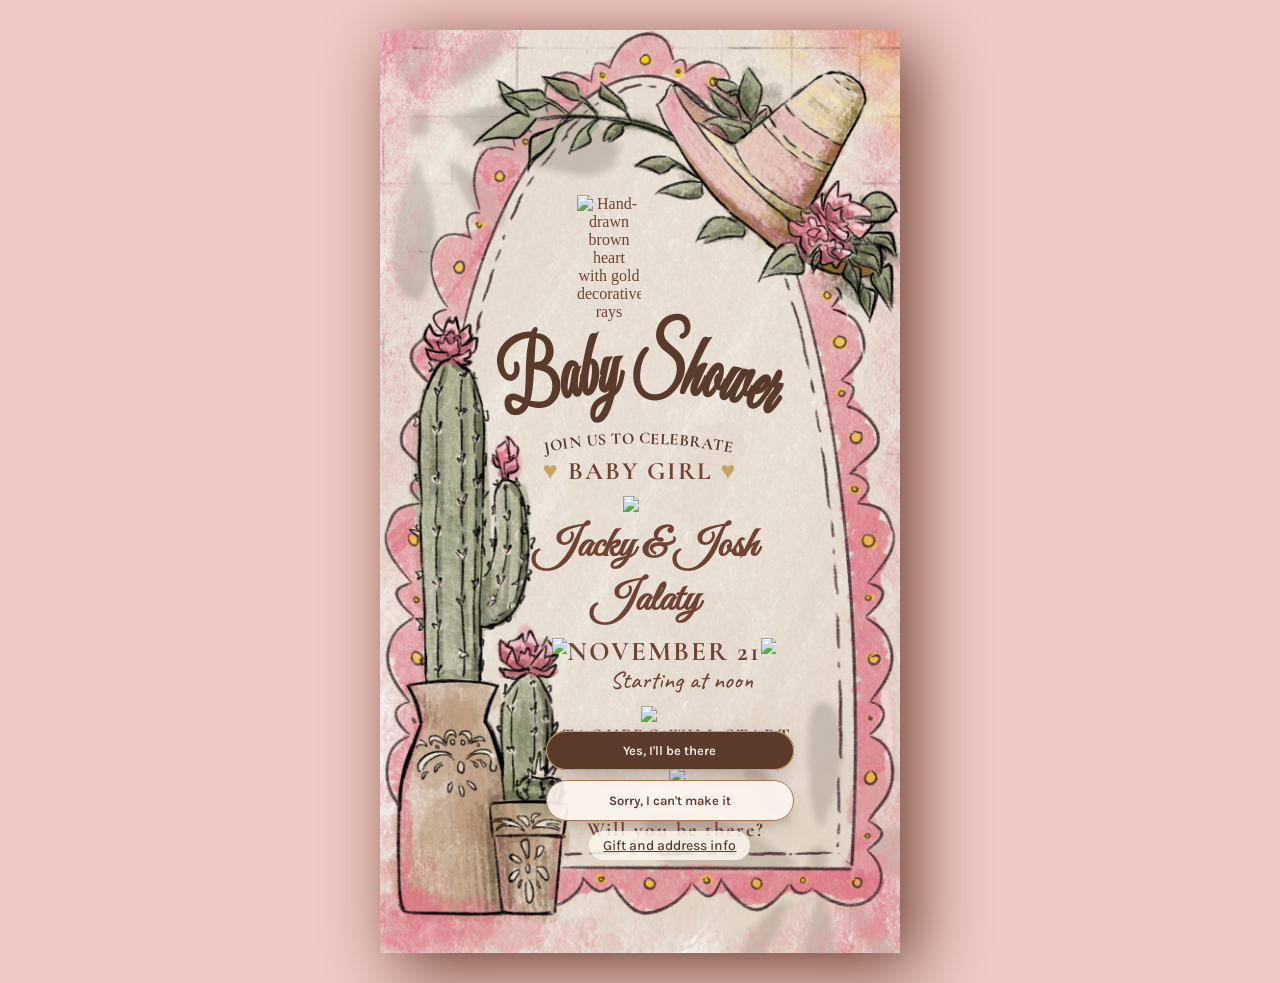
==== index.html @ c18a4d39 "Changed to main root" ====
<!DOCTYPE html>
<html lang="en">
    <head>
        <meta charset="UTF-8">
        <meta name="viewport" content="width=device-width, initial-scale=1, viewport-fit=cover">
        <meta name="description" content="You're invited to Jacky Jalaty's baby shower on Saturday, November 21.">
        <title>Babyshower Party for Jacky and Josh!</title>

        <link rel="preconnect" href="https://fonts.googleapis.com">
        <link rel="preconnect" href="https://fonts.gstatic.com" crossorigin>
        <link href="https://fonts.googleapis.com/css2?family=Young+Serif&family=Karla:wght@400;500;600&display=swap" rel="stylesheet">
        <title>Jacky's Baby Shower</title>

        <!-- Google Fonts -->
        <link rel="preconnect" href="https://fonts.googleapis.com">
        <link rel="preconnect" href="https://fonts.gstatic.com" crossorigin>

        <link href="https://fonts.googleapis.com/css2?family=Caveat:wght@400;500;600&family=Cormorant+Garamond:wght@400;500;600;700&family=Great+Vibes&display=swap"
        rel="stylesheet">

        <link rel="stylesheet" href="/css/styles.css">

  <style>
    :root {
      --cream: #f7efe1;
      --pink: #e99aa7;
      --brown: #704334;
      --gold: #c6a052;
      --sage: #828a70;
      --ivory: #FBF6EE;
    --cream: #F3E9DA;
    --blush: #EFC9C4;
    --cocoa: #5A3B2B;
    --caramel: #A9744F;
    --sage: #9AA388;
    --gold: #C6A35E;
    }
    </style>
    </head>
    <body class="body">
        <main class="invitation" aria-label="Baby shower invitation">

    <section class="invitation-content">

      <div>

        <div>
         <img class="heart" src="heart.png" alt="Hand-drawn brown heart with gold decorative rays"/>
        </div>


        <svg class="arc-title" viewBox="0 -2 300 120" aria-hidden="true">
          <path id="arc" d="M 8,110 A 400,400 0 0,1 292,110" fill="none"/>
          <text fill="#5A3B2B" font-size="96" text-anchor="middle">
          <textPath href="#arc" startOffset="50%" textLength="280" lengthAdjust="spacingAndGlyphs">Baby Shower</textPath>
          </text>
        </svg>

        <p class="arc-small" aria-label="Join us to celebrate">
          <svg class="arc-title" viewBox="0 0 300 40" aria-hidden="true">
          <path id="arc2" d="M 48,36 A 500,500 0 0,1 252,36" fill="none"/>
          <text fill="#5A3B2B" font-size="17" font-weight="600" text-anchor="middle">
            <textPath href="#arc2" startOffset="50%" textLength="196" lengthAdjust="spacing">JOIN US TO CELEBRATE</textPath>
          </text>
          </svg>
        </p>

        <p class="subtitle">
          <span style="color: var(--gold)">♥</span>
          BABY GIRL
          <span style="color: var(--gold)">♥</span>
        </p>

        <div class="divider">
          <img class="divider" src="divider-leaves-heart.png">
        </div>

        <h2 class="guest-of-honor">Jacky & Josh Jalaty</h2>
      </div>

      <div>
        <p class="date">
          <span><img src="gold-strokes-right.png" class="stroke-left"/></span>
          NOVEMBER 21
          <span><img src="gold-strokes-left.png" class="stroke-right"/></span>

        </p>
        <p class="handwritten">Starting at noon</p>

        <div class="divider">
          <img class="divider-2" src="divider-line-pink-heart.png"/>
        </div>

        <p class="subtitle-2">
          TAQUERO WILL START<br>
          AT NOON TO 3 PM
        </p>
      </div>

      <div class="divider">
        <img class="divider-3" src="divider-leaves-flower.png"/>
      </div>

      <p class="subtitle-3">Please RSVP
        <br>
        Will you be there?
      </p>

      <div class="rsvp-bar">
      <div class="overlay">
        <a class="btn btn-yes" href="sms:+18052851550?&amp;body=Hi%20Katy!%20I'll%20be%20at%20Jacky's%20baby%20shower%20on%20Nov%2021.%20My%20name%20is%20___%20and%20there%20will%20be%20___%20of%20us.">Yes, I'll be there</a>
        <a class="btn btn-no" href="sms:+18052851550?&amp;body=Hi%20Katy!%20Sorry%2C%20I%20can't%20make%20it%20to%20Jacky's%20baby%20shower.%20My%20name%20is%20___.">Sorry, I can't make it</a>
        <button class="info" type="button" onclick="document.getElementById('rsvp').showModal()">Gift and address info</button>
      </div>
    </div>
  </main>

  <dialog id="rsvp" aria-labelledby="rsvp-title">
    <h2 id="rsvp-title">Good to know</h2>
    <!-- Replace TIME below with the start time, like 2:00 PM -->
    <p class="when">Saturday, November 21, at NOON<br><br> 
      <a href=" https://maps.app.goo.gl/EDQ3coKN8r4L7TnR7" target="_blank" rel="noopener noreferrer" class="maps-button">2040 Park Drive<br>Ventura, CA 93003</a>
    </p>

    <p class="note">Your presence is gift enough, but if you would like to give a gift, 
      they would accept gift cards or Zelle since they are moving soon! 
      Thank you for helping them get ready for their little girl.</p>

    <div>
      <img class="z-link" src="../secret/Zelle-info.png">
    </div>


    <p class="fallback">On a computer? Text Katy at <a href="sms:+18052851550">(805) 285-1550</a></p>
    <button class="close" type="button" onclick="document.getElementById('rsvp').close()">Back to the invite</button>
  </dialog>

  <script>
    // Tapping the dark area outside the panel also closes it
    const d = document.getElementById('rsvp');
    d.addEventListener('click', e => { if (e.target === d) d.close(); });
  </script>


    </section>
</body>
</html>
---- css/styles.css ----
* {
  box-sizing: border-box;
}

body {
  margin: 0;
  padding: 30px 12px;
  min-height: 100vh;
  background: #EFC9C4;
  display: flex;
  justify-content: center;
  align-items: center;
  color: var(--brown);
}

/* Invitation artwork */
.invitation {
  position: relative;
  width: min(100%, 520px);
  aspect-ratio: 928/1648;
  background: url("../server/illustration.png") center/100% 100% no-repeat;
  overflow: hidden;
  box-shadow: 1rem 1rem 4rem #704334;
}

/* Text stays editable */
.invitation-content {
  position: absolute;
  top: 16%;
  left: 25%;
  width: 66%;
  height: 75%;
  display: flex;
  flex-direction: column;
  align-items: center;
  text-align: center;
  /* justify-content: space-between; */
  padding: 0 20px 0;
}

.heart {
  width: 64px;
  height: auto;
  display: block;
  margin: 17px 0px -30px 47px;
}

.title {
  font-family: "Great Vibes", cursive;
  /* font-size: clamp(30px, 7.5vw, 52px); */
  font-size: 3rem;
  line-height: 1.2;
  margin: 0;
  font-weight: 400;
  display: inline-block;
  transform: rotate(-20deg);
  position: relative;
  top: 50px;
  right: 50px;
}

.arc-title {
  display: block;
  width: 95%;
  margin: 18px 0px -23px -12%;
  overflow: visible;
}

.arc-title text {
  font-family: "Great Vibes", cursive;
  letter-spacing: 0;
  font-weight: 700;
}

.arc-small {
  width: 100%;
  margin-bottom: -2cqw;
}

.arc-small .arc-title text {
  font-family: "Cormorant Garamond", Georgia, serif;
}

.subtitle {
  font-family: "Cormorant Garamond", serif;
  font-size: clamp(10px, 2.5vw, 25px);
  font-weight: 900;
  letter-spacing: 2px;
  line-height: 1.7;
  margin: 18px 83px 0 0px;
}

.divider {
  width: 188px;
  color: var(--sage);
  margin: 2px 7px;
}

.guest-of-honor {
  font-family: "Great Vibes", cursive;
  font-size: clamp(28px, 6.5vw, 43px);
  margin: 0px 72px 4px 0;
  line-height: 1.25;
}

.date {
  font-family: "Cormorant Garamond", serif;
  font-size: clamp(19px, 4.5vw, 27px);
  font-weight: 700;
  letter-spacing: 2px;
  margin: 20px 67px 4px -18px;
  line-height: 2%;
}

img.stroke-left {
  width: 15px;
  float: left;
  margin-top: -14px;
  margin-left: 39px;
}

img.stroke-right {
  width: 15px;
  float: right;
  margin-top: -14px;
  margin-right: -10px;
}

.handwritten {
  font-family: "Caveat", cursive;
  font-size: clamp(17px, 4vw, 24px);
  line-height: 2;
  margin: 4px 0;
  font-weight: 500;
}

.divider-2 {
  width: 195px;
  margin: -8px 0px 0px 34px;
}

.subtitle-2 {
  font-family: "Cormorant Garamond", serif;
  font-size: 18px;
  font-weight: 900;
  letter-spacing: 2px;
  line-height: 1.1;
  margin: -2px 10px 0px 0px;
}

.divider-3 {
  width: 130px;
  margin: -1px 10px 0px 0px;
}

.details {
  font-family: "Cormorant Garamond", serif;
  font-size: clamp(12px, 2.8vw, 16px);
  font-weight: 600;
  letter-spacing: 1px;
  line-height: 1.5;
  margin: 6px 0;
}

.subtitle-3 {
  font-family: "Cormorant Garamond", serif;
  font-size: 20px;
  font-weight: 900;
  letter-spacing: 2px;
  line-height: 1.4;
  margin: -1px 11px 0 0px;
}

.rsvp {
  font-family: "Caveat", cursive;
  font-size: clamp(17px, 3.8vw, 23px);
  line-height: 1.3;
  margin: 5px 0;
}

/* RSVP button floating over the bottom of the illustration */
.rsvp-bar {
  position: fixed;
  left: 60px;
  right: 0;
  bottom: 20px;
  display: flex;
  justify-content: center;
  padding: 16px 20px calc(20px + env(safe-area-inset-bottom, 0px));
  pointer-events: none;
}

.btn {
  display: block;
  width: 100%;
  max-width: 440px;
  padding: 12px 18px;
  border: none;
  border-radius: 999px;
  font: 600 13px "Karla", "Helvetica Neue", Arial, sans-serif;
  text-align: center;
  text-decoration: none;
  cursor: pointer;
}

.btn:focus-visible {
  outline: 3px solid var(--gold);
  outline-offset: 3px;
}

.overlay {
  pointer-events: auto;
  /* width: 100%; */
  width: 21%;
  max-width: 440px;
  display: grid;
  gap: 10px;
}

.overlay .btn {
  box-shadow: 0 8px 24px -10px rgba(90, 59, 43, 0.6);
}

.overlay .btn-yes {
  box-shadow: 0 8px 24px -10px rgba(90, 59, 43, 0.6), inset 0 0 0 1px var(--gold);
}

.overlay .btn-no {
  background: rgba(251, 246, 238, 0.92);
}

.info {
  justify-self: center;
  background: rgba(251, 246, 238, 0.85);
  border: none;
  border-radius: 999px;
  padding: 6px 14px;
  color: var(--cocoa);
  font: 500 14px "Karla", Arial, sans-serif;
  text-decoration: underline;
  cursor: pointer;
}

.info:focus-visible {
  outline: 3px solid var(--gold);
  outline-offset: 3px;
}

/* RSVP panel */
dialog {
  margin: auto auto 0;
  width: 100%;
  max-width: 480px;
  max-height: 90vh;
  border: none;
  border-radius: 28px 28px 0 0;
  background: var(--ivory);
  color: var(--cocoa);
  padding: 28px 24px calc(28px + env(safe-area-inset-bottom, 0px));
  text-align: center;
}

dialog::backdrop {
  background: rgba(90, 59, 43, 0.45);
}

dialog[open] {
  animation: rise 0.25s ease-out;
}

.when {
  margin-top: 6px;
}

.note {
  margin: 20px 0;
  padding: 14px 16px;
  background: var(--cream);
  border-left: 3px solid var(--sage);
  border-radius: 6px;
  text-align: left;
  font-size: 16px;
}

.buttons {
  display: grid;
  gap: 10px;
}

.btn-yes {
  background: var(--cocoa);
  color: var(--ivory);
}

.btn-no {
  background: transparent;
  color: var(--cocoa);
  border: 1.5px solid var(--caramel);
}

.fallback {
  margin-top: 14px;
  font-size: 14px;
  color: var(--caramel);
}

.fallback a {
  color: var(--cocoa);
}

.close {
  margin-top: 12px;
  background: none;
  border: none;
  color: var(--caramel);
  font: 500 15px "Karla", Arial, sans-serif;
  text-decoration: underline;
  cursor: pointer;
  padding: 8px;
}

.sr-only {
  position: absolute;
  width: 1px;
  height: 1px;
  overflow: hidden;
  clip: rect(0 0 0 0);
}

.maps-button {
  display: inline-block;
  padding: 9px 20px;
  background-color: #e99aa7;
  color: #704334;
  border: 1px solid #c6a052;
  border-radius: 24px;
  text-decoration: none;
  font-family: "Cormorant Garamond", serif;
  font-weight: 600;
  font-size: 16px;
  transition: background-color 0.2s ease;
}

.maps-button:hover {
  background-color: #f2c1c8;
}

.z-link {
  width: 50%;
  height: auto;
}

::-webkit-scrollbar {
  width: 0px;
  background: transparent; /* make scrollbar transparent */
}

@keyframes rise {
  from {
    transform: translateY(40px);
    opacity: 0;
  }
}
@media (prefers-reduced-motion: reduce) {
  dialog[open] {
    animation: none;
  }
}
@media (max-width: 380px) {
  body {
    padding: 8px 4px;
  }
  .invitation-content {
    left: 24%;
    width: 69%;
    top: 17%;
    height: 74%;
  }
  .subtitle {
    letter-spacing: 1px;
  }
}

/*# sourceMappingURL=styles.css.map */
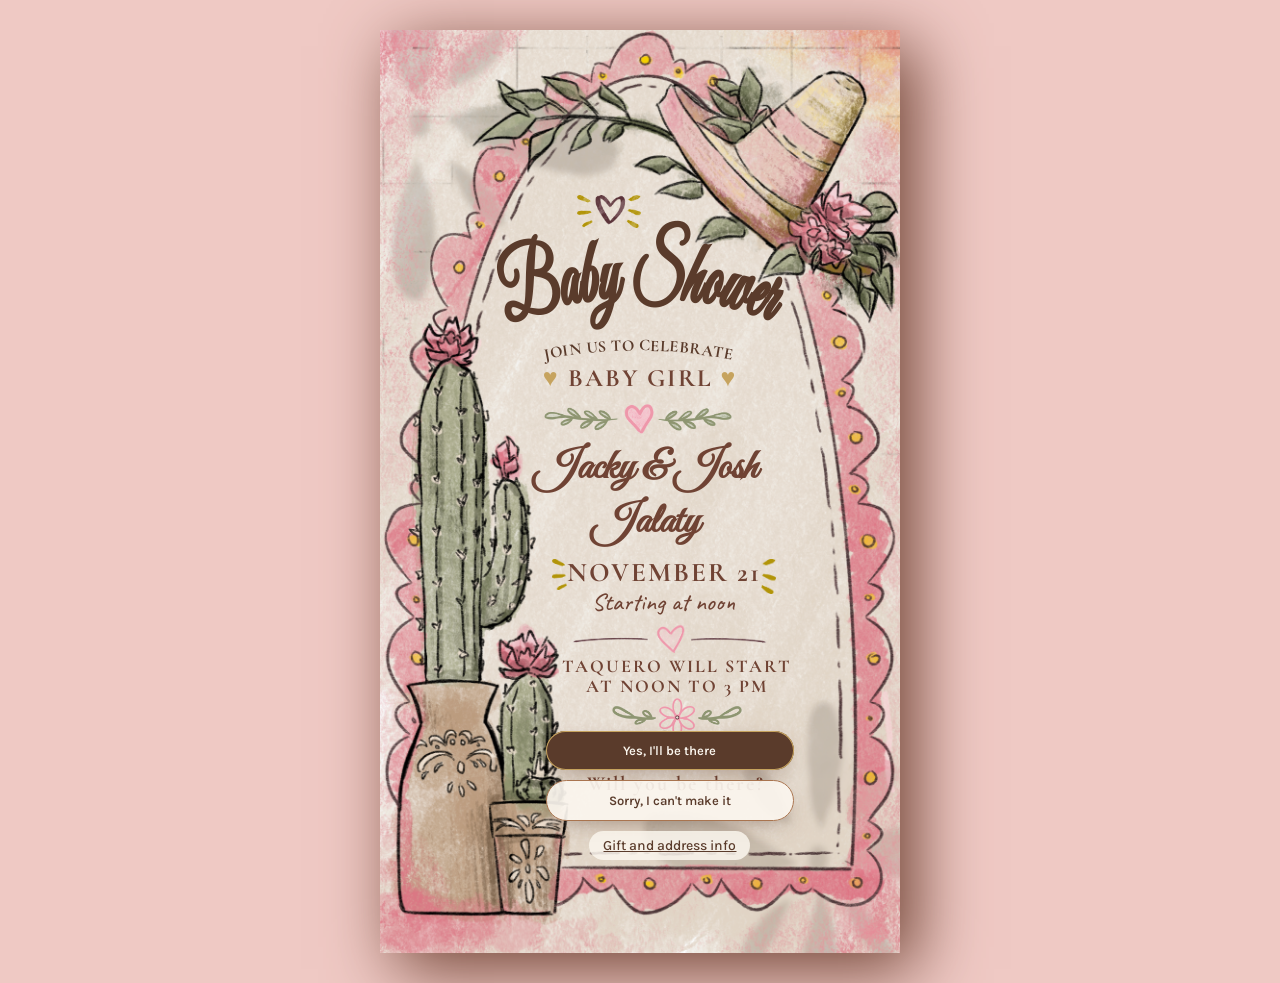
==== commit ccd5b952: "Adjusted some things." ====
--- a/index.html
+++ b/index.html
@@ -18,7 +18,7 @@
         <link href="https://fonts.googleapis.com/css2?family=Caveat:wght@400;500;600&family=Cormorant+Garamond:wght@400;500;600;700&family=Great+Vibes&display=swap"
         rel="stylesheet">
 
-        <link rel="stylesheet" href="/css/styles.css">
+        <link rel="stylesheet" href="css/styles.css">
 
   <style>
     :root {
@@ -45,7 +45,7 @@
       <div>
 
         <div>
-         <img class="heart" src="heart.png" alt="Hand-drawn brown heart with gold decorative rays"/>
+         <img class="heart" src="server/heart.png" alt="Hand-drawn brown heart with gold decorative rays"/>
         </div>
 
 
@@ -72,7 +72,7 @@
         </p>
 
         <div class="divider">
-          <img class="divider" src="divider-leaves-heart.png">
+          <img class="divider" src="server/divider-leaves-heart.png">
         </div>
 
         <h2 class="guest-of-honor">Jacky & Josh Jalaty</h2>
@@ -80,15 +80,15 @@
 
       <div>
         <p class="date">
-          <span><img src="gold-strokes-right.png" class="stroke-left"/></span>
+          <span><img src="server/gold-strokes-right.png" class="stroke-left"/></span>
           NOVEMBER 21
-          <span><img src="gold-strokes-left.png" class="stroke-right"/></span>
+          <span><img src="server/gold-strokes-left.png" class="stroke-right"/></span>
 
         </p>
         <p class="handwritten">Starting at noon</p>
 
         <div class="divider">
-          <img class="divider-2" src="divider-line-pink-heart.png"/>
+          <img class="divider-2" src="server/divider-line-pink-heart.png"/>
         </div>
 
         <p class="subtitle-2">
@@ -98,7 +98,7 @@
       </div>
 
       <div class="divider">
-        <img class="divider-3" src="divider-leaves-flower.png"/>
+        <img class="divider-3" src="server/divider-leaves-flower.png"/>
       </div>
 
       <p class="subtitle-3">Please RSVP
@@ -127,7 +127,7 @@
       Thank you for helping them get ready for their little girl.</p>
 
     <div>
-      <img class="z-link" src="../secret/Zelle-info.png">
+      <img class="z-link" src="secret/Zelle-info.png">
     </div>
 
 
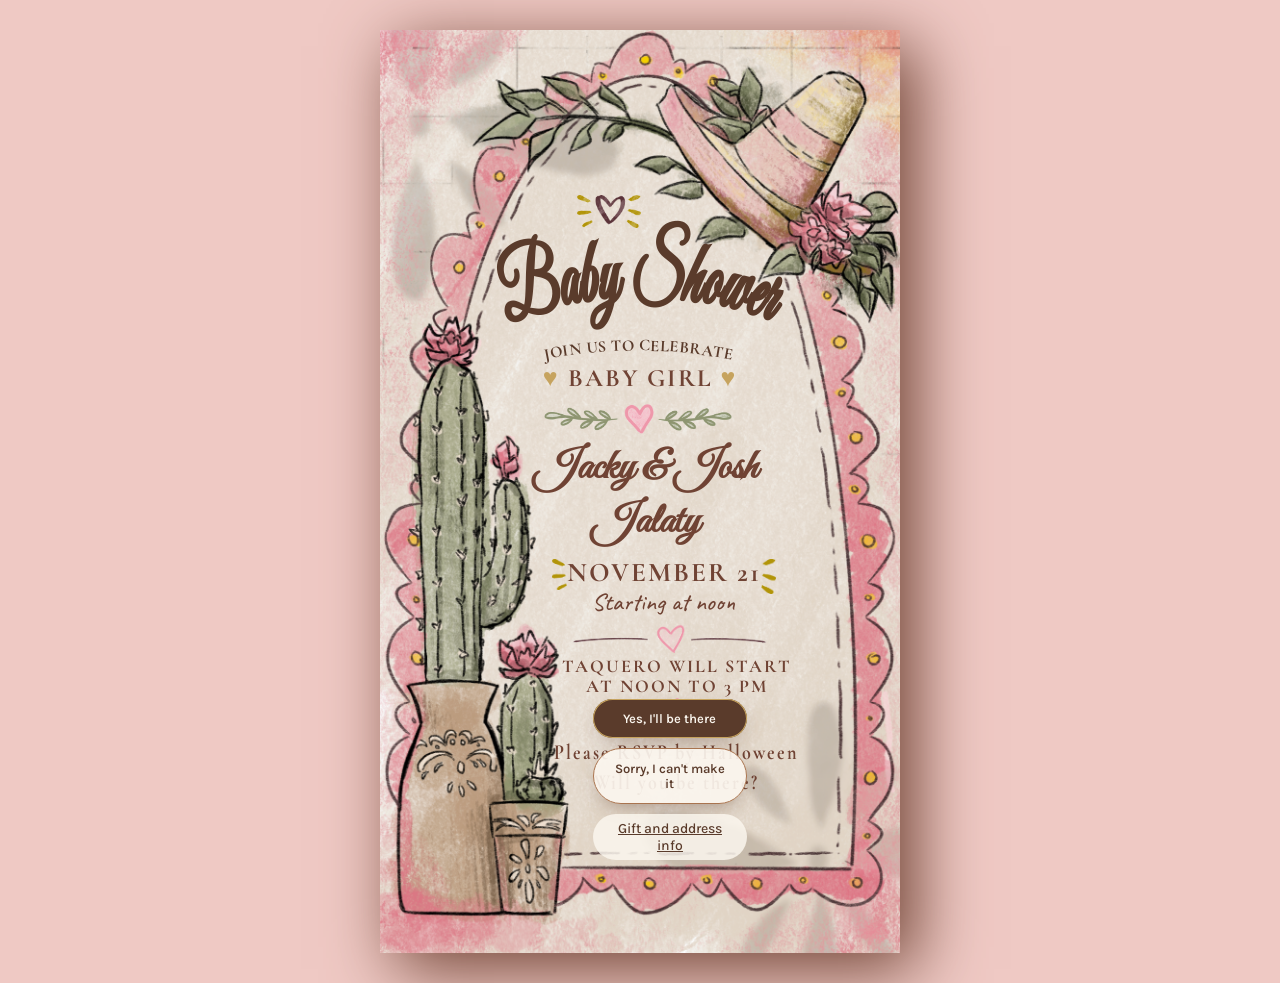
==== commit 3977e571: "Corrected information." ====
--- a/index.html
+++ b/index.html
@@ -101,7 +101,7 @@
         <img class="divider-3" src="server/divider-leaves-flower.png"/>
       </div>
 
-      <p class="subtitle-3">Please RSVP
+      <p class="subtitle-3">Please RSVP by Halloween
         <br>
         Will you be there?
       </p>
@@ -118,9 +118,16 @@
   <dialog id="rsvp" aria-labelledby="rsvp-title">
     <h2 id="rsvp-title">Good to know</h2>
     <!-- Replace TIME below with the start time, like 2:00 PM -->
-    <p class="when">Saturday, November 21, at NOON<br><br> 
+    <p class="when">Saturday, November 21, at NOON<br>
+      <br>
       <a href=" https://maps.app.goo.gl/EDQ3coKN8r4L7TnR7" target="_blank" rel="noopener noreferrer" class="maps-button">2040 Park Drive<br>Ventura, CA 93003</a>
+      <br><br>
+      Please park on the street or at the Chase Bank. 
+      <br>
+      <span style="text-decoration: underline;">There is no parking in the neighborhood. </span>
+      <br><br>
     </p>
+
 
     <p class="note">Your presence is gift enough, but if you would like to give a gift, 
       they would accept gift cards or Zelle since they are moving soon! 
--- a/css/styles.css
+++ b/css/styles.css
@@ -164,11 +164,12 @@
 
 .subtitle-3 {
   font-family: "Cormorant Garamond", serif;
-  font-size: 20px;
+  font-size: 18px;
   font-weight: 900;
   letter-spacing: 2px;
   line-height: 1.4;
   margin: -1px 11px 0 0px;
+  transform: scaleY(1.2);
 }
 
 .rsvp {
@@ -211,7 +212,7 @@
 .overlay {
   pointer-events: auto;
   /* width: 100%; */
-  width: 21%;
+  width: 13%;
   max-width: 440px;
   display: grid;
   gap: 10px;
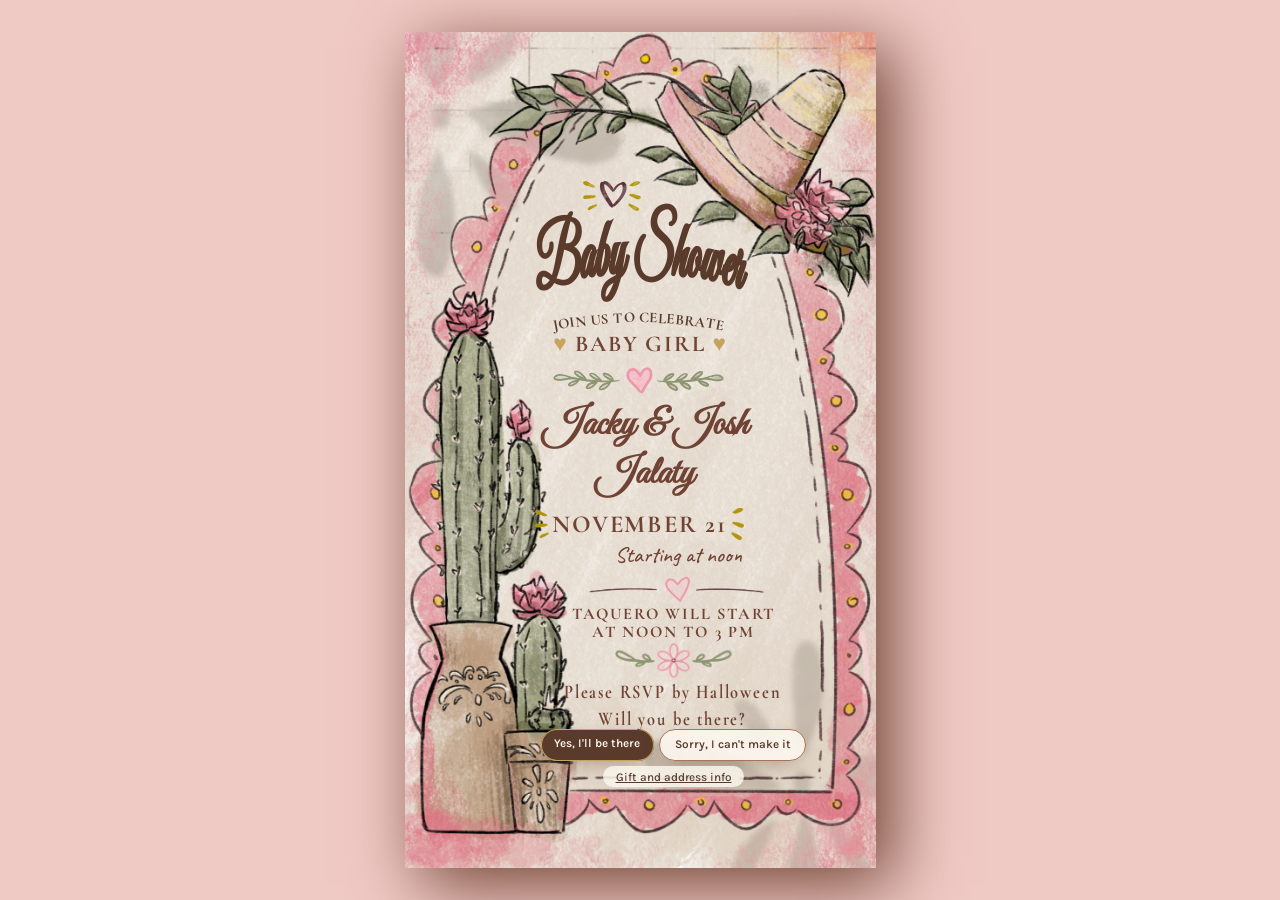
==== commit e6f765cc: "Changed SVG for "Baby Shower"" ====
--- a/index.html
+++ b/index.html
@@ -48,13 +48,20 @@
          <img class="heart" src="server/heart.png" alt="Hand-drawn brown heart with gold decorative rays"/>
         </div>
 
+        <svg class="arc-title" viewBox="0 -2 300 120" aria-hidden="true">
+        <path id="arc" d="M 8,55 A 760,760 0 0,1 292,55" fill="none"/>
+          <text fill="#5A3B2B" font-size="48" text-anchor="middle" transform="scale(1 2)">
+          <textPath href="#arc" startOffset="50%">Baby Shower</textPath>
+          </text>
+        </svg>
 
-        <svg class="arc-title" viewBox="0 -2 300 120" aria-hidden="true">
+
+        <!-- <svg class="arc-title" viewBox="0 -2 300 120" aria-hidden="true">
           <path id="arc" d="M 8,110 A 400,400 0 0,1 292,110" fill="none"/>
           <text fill="#5A3B2B" font-size="96" text-anchor="middle">
           <textPath href="#arc" startOffset="50%" textLength="280" lengthAdjust="spacingAndGlyphs">Baby Shower</textPath>
           </text>
-        </svg>
+        </svg> -->
 
         <p class="arc-small" aria-label="Join us to celebrate">
           <svg class="arc-title" viewBox="0 0 300 40" aria-hidden="true">
--- a/css/styles.css
+++ b/css/styles.css
@@ -2,25 +2,54 @@
   box-sizing: border-box;
 }
 
+/* ============================================================
+   Page
+   ============================================================ */
 body {
   margin: 0;
-  padding: 30px 12px;
+  padding: 0;
   min-height: 100vh;
+  min-height: 100svh;
   background: #EFC9C4;
   display: flex;
   justify-content: center;
   align-items: center;
   color: var(--brown);
 }
-
-/* Invitation artwork */
+@media (min-width: 768px) {
+  body {
+    padding: 40px 24px;
+  }
+}
+@media (min-width: 1024px) {
+  body {
+    padding: 32px;
+  }
+}
+
+/* ============================================================
+   Invitation artwork
+   ============================================================ */
 .invitation {
   position: relative;
+  container-type: inline-size;
   width: min(100%, 520px);
   aspect-ratio: 928/1648;
   background: url("../server/illustration.png") center/100% 100% no-repeat;
   overflow: hidden;
-  box-shadow: 1rem 1rem 4rem #704334;
+}
+@media (min-width: 768px) {
+  .invitation {
+    width: min(560px, 100%, max(360px, (100vh - 80px) * 928 / 1648));
+    width: min(560px, 100%, max(360px, (100svh - 80px) * 928 / 1648));
+    box-shadow: 1rem 1rem 4rem #704334;
+  }
+}
+@media (min-width: 1024px) {
+  .invitation {
+    width: min(560px, 100%, max(360px, (100vh - 64px) * 928 / 1648));
+    width: min(560px, 100%, max(360px, (100svh - 64px) * 928 / 1648));
+  }
 }
 
 /* Text stays editable */
@@ -34,35 +63,34 @@
   flex-direction: column;
   align-items: center;
   text-align: center;
-  /* justify-content: space-between; */
-  padding: 0 20px 0;
+  padding: 0 3.8461538462cqw;
+  font-size: 3.0769230769cqw;
 }
 
 .heart {
-  width: 64px;
+  width: 12.3076923077cqw;
   height: auto;
   display: block;
-  margin: 17px 0px -30px 47px;
+  margin: 3.2692307692cqw 0 -5.7692307692cqw 9.0384615385cqw;
 }
 
 .title {
   font-family: "Great Vibes", cursive;
-  /* font-size: clamp(30px, 7.5vw, 52px); */
-  font-size: 3rem;
+  font-size: 9.2307692308cqw;
   line-height: 1.2;
   margin: 0;
   font-weight: 400;
   display: inline-block;
   transform: rotate(-20deg);
   position: relative;
-  top: 50px;
-  right: 50px;
+  top: 9.6153846154cqw;
+  right: 9.6153846154cqw;
 }
 
 .arc-title {
   display: block;
   width: 95%;
-  margin: 18px 0px -23px -12%;
+  margin: 3.4615384615cqw 0 -4.4230769231cqw -12%;
   overflow: visible;
 }
 
@@ -74,7 +102,7 @@
 
 .arc-small {
   width: 100%;
-  margin-bottom: -2cqw;
+  margin-bottom: -5.5769230769cqw;
 }
 
 .arc-small .arc-title text {
@@ -83,125 +111,140 @@
 
 .subtitle {
   font-family: "Cormorant Garamond", serif;
-  font-size: clamp(10px, 2.5vw, 25px);
+  font-size: 4.8076923077cqw;
   font-weight: 900;
-  letter-spacing: 2px;
+  letter-spacing: 0.3846153846cqw;
   line-height: 1.7;
-  margin: 18px 83px 0 0px;
+  margin: 3.4615384615cqw 15.9615384615cqw 0 0;
 }
 
 .divider {
-  width: 188px;
+  width: 36.1538461538cqw;
   color: var(--sage);
-  margin: 2px 7px;
+  margin: 0.3846153846cqw 1.3461538462cqw;
 }
 
 .guest-of-honor {
   font-family: "Great Vibes", cursive;
-  font-size: clamp(28px, 6.5vw, 43px);
-  margin: 0px 72px 4px 0;
+  font-size: 8.2692307692cqw;
+  margin: 0 13.8461538462cqw 0.7692307692cqw 0;
   line-height: 1.25;
 }
 
+/* Date with a gold stroke on each side, kept on one line */
 .date {
-  font-family: "Cormorant Garamond", serif;
-  font-size: clamp(19px, 4.5vw, 27px);
+  display: flex;
+  align-items: center;
+  justify-content: center;
+  gap: 0.7692307692cqw;
+  white-space: nowrap;
+  font-family: "Cormorant Garamond", serif;
+  font-size: 5.1923076923cqw;
   font-weight: 700;
-  letter-spacing: 2px;
-  margin: 20px 67px 4px -18px;
-  line-height: 2%;
-}
-
-img.stroke-left {
-  width: 15px;
-  float: left;
-  margin-top: -14px;
-  margin-left: 39px;
-}
-
+  letter-spacing: 0.3846153846cqw;
+  line-height: 1;
+  margin: 1.1538461538cqw 12.8846153846cqw -1.9230769231cqw -3.4615384615cqw;
+}
+.date span {
+  display: flex;
+}
+
+img.stroke-left,
 img.stroke-right {
-  width: 15px;
-  float: right;
-  margin-top: -14px;
-  margin-right: -10px;
+  width: 2.8846153846cqw;
+  height: auto;
+  display: block;
 }
 
 .handwritten {
   font-family: "Caveat", cursive;
-  font-size: clamp(17px, 4vw, 24px);
+  font-size: 4.6153846154cqw;
   line-height: 2;
-  margin: 4px 0;
+  margin: 0.7692307692cqw 0;
   font-weight: 500;
 }
 
 .divider-2 {
-  width: 195px;
-  margin: -8px 0px 0px 34px;
+  width: 37.5cqw;
+  margin: -1.5384615385cqw 0 0 6.5384615385cqw;
 }
 
 .subtitle-2 {
   font-family: "Cormorant Garamond", serif;
-  font-size: 18px;
+  font-size: 3.4615384615cqw;
   font-weight: 900;
-  letter-spacing: 2px;
+  letter-spacing: 0.3846153846cqw;
   line-height: 1.1;
-  margin: -2px 10px 0px 0px;
+  margin: -0.3846153846cqw 1.9230769231cqw 0 0;
 }
 
 .divider-3 {
-  width: 130px;
-  margin: -1px 10px 0px 0px;
+  width: 25cqw;
+  margin: -0.1923076923cqw 1.9230769231cqw 0 0;
 }
 
 .details {
   font-family: "Cormorant Garamond", serif;
-  font-size: clamp(12px, 2.8vw, 16px);
+  font-size: 3.0769230769cqw;
   font-weight: 600;
-  letter-spacing: 1px;
+  letter-spacing: 0.1923076923cqw;
   line-height: 1.5;
-  margin: 6px 0;
+  margin: 1.1538461538cqw 0;
 }
 
 .subtitle-3 {
   font-family: "Cormorant Garamond", serif;
-  font-size: 18px;
+  font-size: 3.4615384615cqw;
   font-weight: 900;
-  letter-spacing: 2px;
+  letter-spacing: 0.3846153846cqw;
   line-height: 1.4;
-  margin: -1px 11px 0 0px;
+  margin: -0.1923076923cqw 2.1153846154cqw 0 0;
   transform: scaleY(1.2);
 }
 
 .rsvp {
   font-family: "Caveat", cursive;
-  font-size: clamp(17px, 3.8vw, 23px);
+  font-size: 4.4230769231cqw;
   line-height: 1.3;
-  margin: 5px 0;
-}
-
-/* RSVP button floating over the bottom of the illustration */
+  margin: 0.9615384615cqw 0;
+}
+
+/* ============================================================
+   RSVP buttons: sit at the bottom of the arch, on the artwork
+   ============================================================ */
 .rsvp-bar {
-  position: fixed;
-  left: 60px;
-  right: 0;
-  bottom: 20px;
+  margin-top: auto;
+  margin-bottom: 2.3076923077cqw;
+  width: 100%;
+  padding-right: 1.9230769231cqw;
   display: flex;
   justify-content: center;
-  padding: 16px 20px calc(20px + env(safe-area-inset-bottom, 0px));
-  pointer-events: none;
+}
+
+.overlay {
+  width: 100%;
+  display: grid;
+  grid-template-columns: 1fr 1.3fr;
+  gap: 1.1538461538cqw;
 }
 
 .btn {
   display: block;
   width: 100%;
-  max-width: 440px;
-  padding: 12px 18px;
+  padding: max(6px, 1.7307692308cqw) 1.1538461538cqw;
   border: none;
   border-radius: 999px;
-  font: 600 13px "Karla", "Helvetica Neue", Arial, sans-serif;
+  font: 600 10.5px/1.15 "Karla", "Helvetica Neue", Arial, sans-serif;
   text-align: center;
+  text-wrap: balance;
   text-decoration: none;
   cursor: pointer;
+}
+@media (min-width: 375px) {
+  .btn {
+    font-size: max(11px, 2.5cqw);
+    padding-inline: 1.5384615385cqw;
+  }
 }
 
 .btn:focus-visible {
@@ -209,21 +252,12 @@
   outline-offset: 3px;
 }
 
-.overlay {
-  pointer-events: auto;
-  /* width: 100%; */
-  width: 13%;
-  max-width: 440px;
-  display: grid;
-  gap: 10px;
-}
-
 .overlay .btn {
-  box-shadow: 0 8px 24px -10px rgba(90, 59, 43, 0.6);
+  box-shadow: 0 1.5384615385cqw 4.6153846154cqw -1.9230769231cqw rgba(90, 59, 43, 0.6);
 }
 
 .overlay .btn-yes {
-  box-shadow: 0 8px 24px -10px rgba(90, 59, 43, 0.6), inset 0 0 0 1px var(--gold);
+  box-shadow: 0 1.5384615385cqw 4.6153846154cqw -1.9230769231cqw rgba(90, 59, 43, 0.6), inset 0 0 0 1px var(--gold);
 }
 
 .overlay .btn-no {
@@ -231,13 +265,14 @@
 }
 
 .info {
+  grid-column: 1/-1;
   justify-self: center;
   background: rgba(251, 246, 238, 0.85);
   border: none;
   border-radius: 999px;
-  padding: 6px 14px;
+  padding: max(3px, 0.7692307692cqw) 2.6923076923cqw;
   color: var(--cocoa);
-  font: 500 14px "Karla", Arial, sans-serif;
+  font: 500 max(11px, 2.5cqw) "Karla", Arial, sans-serif;
   text-decoration: underline;
   cursor: pointer;
 }
@@ -247,18 +282,43 @@
   outline-offset: 3px;
 }
 
-/* RSVP panel */
+/* Hover effects only on devices with a mouse (computers) */
+@media (hover: hover) {
+  .btn,
+  .info,
+  .maps-button {
+    transition: transform 0.15s ease, filter 0.15s ease, background-color 0.2s ease;
+  }
+  .btn:hover,
+  .info:hover {
+    transform: translateY(-1px);
+    filter: brightness(1.06);
+  }
+}
+/* ============================================================
+   "Good to know" panel
+   ============================================================ */
 dialog {
   margin: auto auto 0;
   width: 100%;
   max-width: 480px;
   max-height: 90vh;
+  max-height: 90svh;
+  overflow-y: auto;
   border: none;
   border-radius: 28px 28px 0 0;
   background: var(--ivory);
   color: var(--cocoa);
   padding: 28px 24px calc(28px + env(safe-area-inset-bottom, 0px));
   text-align: center;
+}
+@media (min-width: 768px) {
+  dialog {
+    margin: auto;
+    width: min(480px, 90vw);
+    border-radius: 28px;
+    padding: 32px;
+  }
 }
 
 dialog::backdrop {
@@ -339,7 +399,6 @@
   font-family: "Cormorant Garamond", serif;
   font-weight: 600;
   font-size: 16px;
-  transition: background-color 0.2s ease;
 }
 
 .maps-button:hover {
@@ -348,6 +407,7 @@
 
 .z-link {
   width: 50%;
+  max-width: 220px;
   height: auto;
 }
 
@@ -366,19 +426,9 @@
   dialog[open] {
     animation: none;
   }
-}
-@media (max-width: 380px) {
-  body {
-    padding: 8px 4px;
-  }
-  .invitation-content {
-    left: 24%;
-    width: 69%;
-    top: 17%;
-    height: 74%;
-  }
-  .subtitle {
-    letter-spacing: 1px;
+  .btn:hover,
+  .info:hover {
+    transform: none;
   }
 }
 
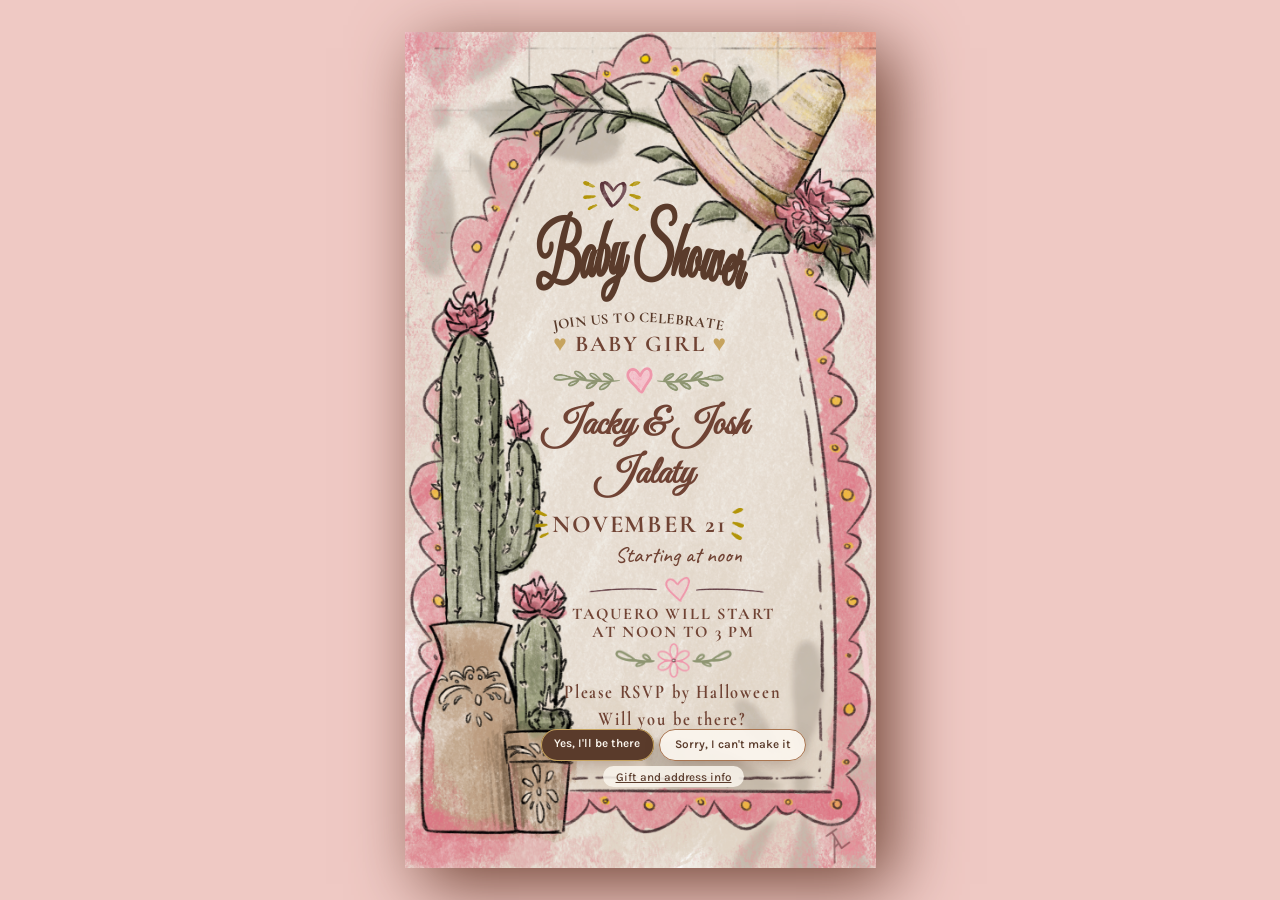
==== commit 85f7c7af: "Adjustments to location." ====
--- a/index.html
+++ b/index.html
@@ -127,7 +127,10 @@
     <!-- Replace TIME below with the start time, like 2:00 PM -->
     <p class="when">Saturday, November 21, at NOON<br>
       <br>
-      <a href=" https://maps.app.goo.gl/EDQ3coKN8r4L7TnR7" target="_blank" rel="noopener noreferrer" class="maps-button">2040 Park Drive<br>Ventura, CA 93003</a>
+      <a href="https://maps.app.goo.gl/EDQ3coKN8r4L7TnR7" target="_blank" rel="noopener noreferrer" class="maps-button">
+        <span class="maps-icon" aria-hidden="true"></span>
+        <span class="maps-text">2040 Park Drive<br>Ventura, CA 93003</span>
+      </a>
       <br><br>
       Please park on the street or at the Chase Bank. 
       <br>
--- a/css/styles.css
+++ b/css/styles.css
@@ -388,21 +388,65 @@
   clip: rect(0 0 0 0);
 }
 
+/* Address button: pin on the left, two-line address on the right */
 .maps-button {
-  display: inline-block;
-  padding: 9px 20px;
+  display: inline-flex;
+  align-items: center;
+  gap: 0.6em;
+  max-width: 100%;
+  padding: 0.6em 1.4em 0.6em 1em;
   background-color: #e99aa7;
   color: #704334;
   border: 1px solid #c6a052;
-  border-radius: 24px;
+  border-radius: 999px;
   text-decoration: none;
+  text-align: left;
   font-family: "Cormorant Garamond", serif;
   font-weight: 600;
-  font-size: 16px;
+  font-size: 15px;
+  line-height: 1.2;
+  box-shadow: 0 6px 16px -10px rgba(90, 59, 43, 0.6);
+}
+@media (min-width: 375px) {
+  .maps-button {
+    font-size: 16px;
+  }
+}
+@media (min-width: 768px) {
+  .maps-button {
+    font-size: 17px;
+  }
+}
+
+/* The pin uses location.png as a stencil, so it takes the
+   button's text color instead of plain black */
+.maps-icon {
+  flex: none;
+  width: 1.5em;
+  height: 1.5em;
+  background-color: currentColor;
+  -webkit-mask: url("../server/location.png") center/contain no-repeat;
+  mask: url("../server/location.png") center/contain no-repeat;
+}
+
+.maps-text {
+  display: block;
 }
 
 .maps-button:hover {
   background-color: #f2c1c8;
+}
+
+/* Underline the address text (not the pin) */
+.maps-text {
+  text-decoration: underline;
+  text-decoration-thickness: 1px;
+  text-underline-offset: 0.18em;
+}
+
+.maps-button:focus-visible {
+  outline: 3px solid var(--gold);
+  outline-offset: 3px;
 }
 
 .z-link {
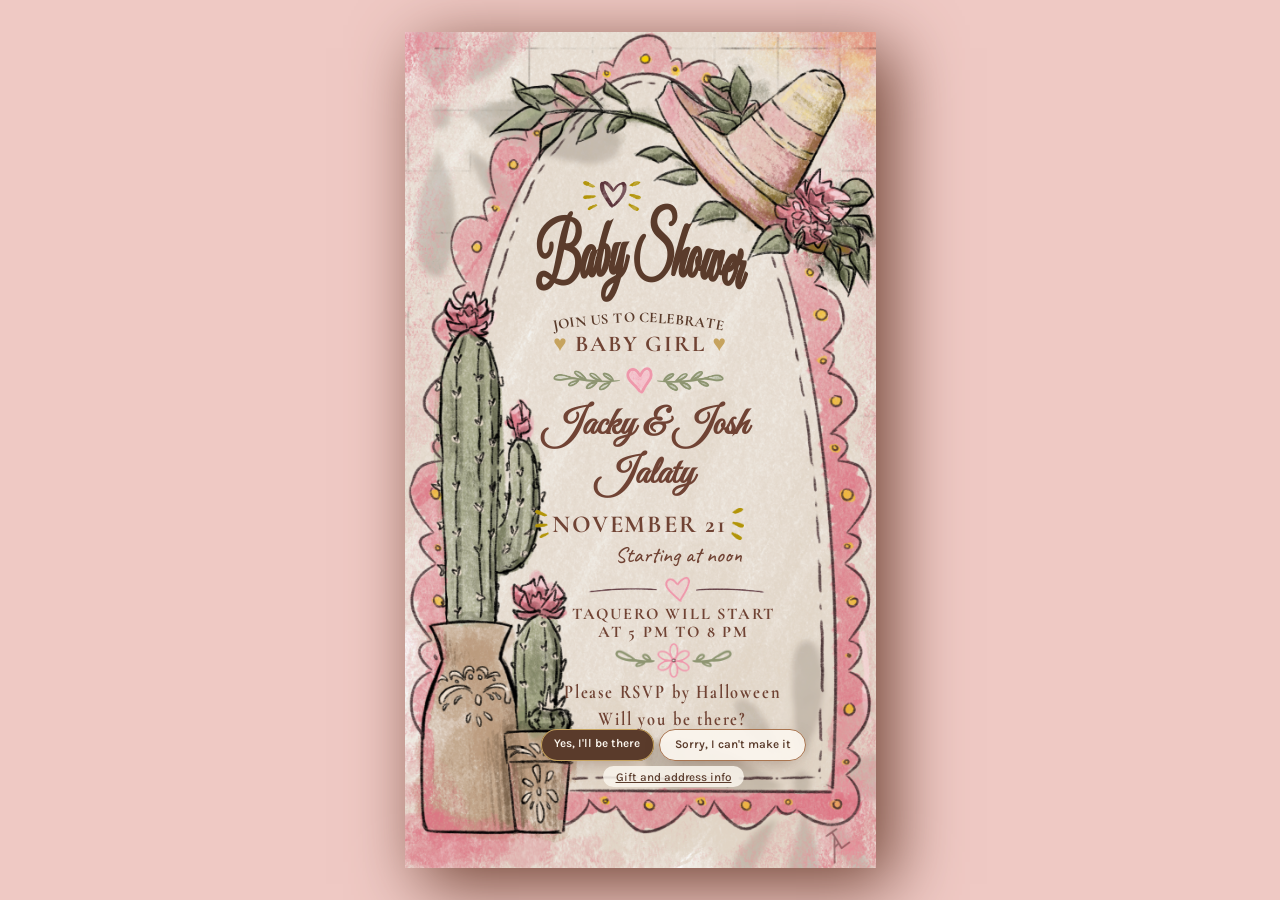
==== commit 7f684243: "Fixed address and link." ====
--- a/index.html
+++ b/index.html
@@ -100,7 +100,7 @@
 
         <p class="subtitle-2">
           TAQUERO WILL START<br>
-          AT NOON TO 3 PM
+          AT 5 PM TO  8 PM
         </p>
       </div>
 
@@ -125,17 +125,17 @@
   <dialog id="rsvp" aria-labelledby="rsvp-title">
     <h2 id="rsvp-title">Good to know</h2>
     <!-- Replace TIME below with the start time, like 2:00 PM -->
-    <p class="when">Saturday, November 21, at NOON<br>
+    <p class="when">Saturday, November 21, at 5 PM<br>
       <br>
-      <a href="https://maps.app.goo.gl/EDQ3coKN8r4L7TnR7" target="_blank" rel="noopener noreferrer" class="maps-button">
+      <a href="https://maps.app.goo.gl/cfGXSQXuNa2X8XWJ8" target="_blank" rel="noopener noreferrer" class="maps-button">
         <span class="maps-icon" aria-hidden="true"></span>
-        <span class="maps-text">2040 Park Drive<br>Ventura, CA 93003</span>
+        <span class="maps-text">615 Sycamore Drive<br>Port Hueneme, CA 93041</span>
       </a>
-      <br><br>
+      <!-- <br><br>
       Please park on the street or at the Chase Bank. 
       <br>
       <span style="text-decoration: underline;">There is no parking in the neighborhood. </span>
-      <br><br>
+      <br><br> -->
     </p>
 
 
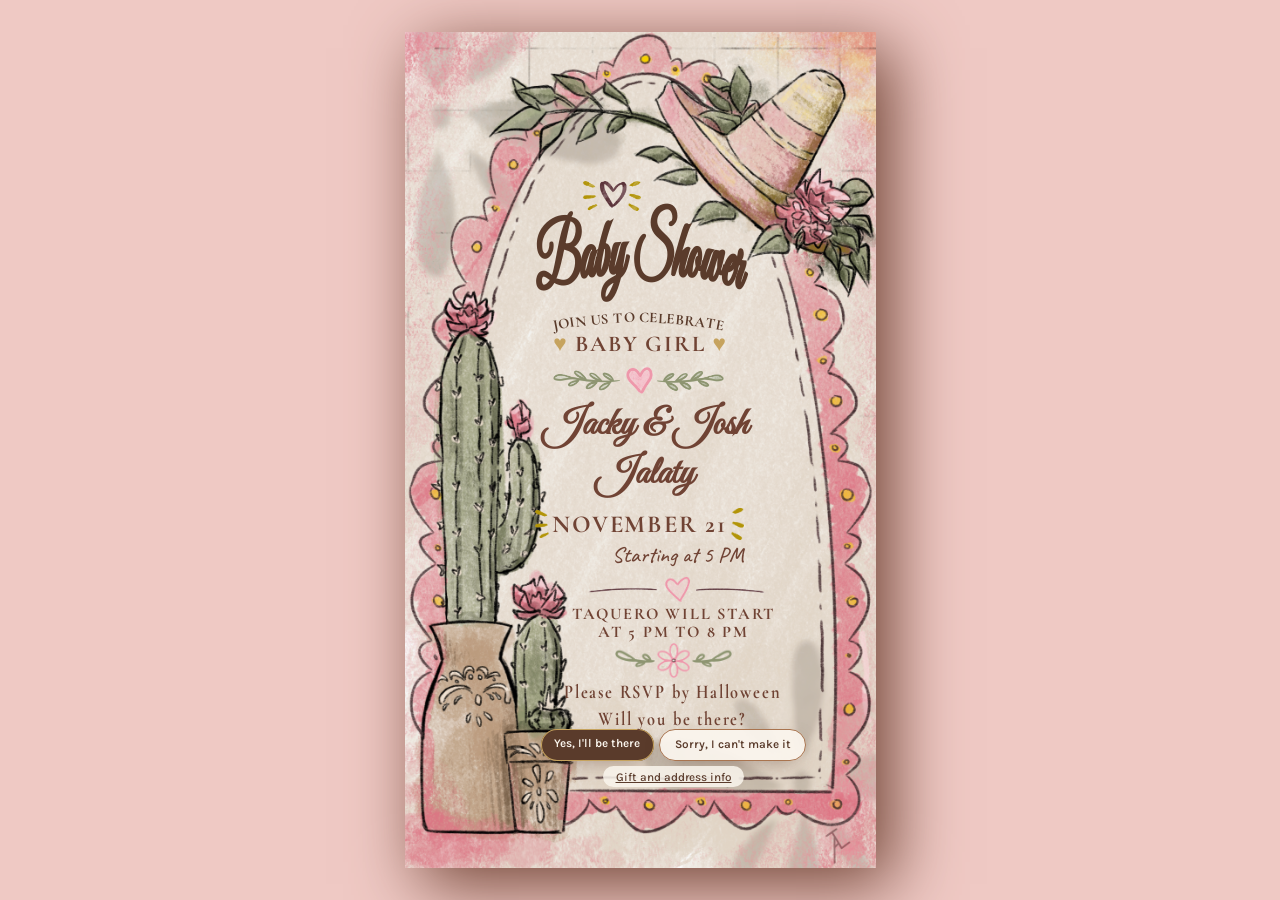
==== commit 5e455272: "Adjust time." ====
--- a/index.html
+++ b/index.html
@@ -92,7 +92,7 @@
           <span><img src="server/gold-strokes-left.png" class="stroke-right"/></span>
 
         </p>
-        <p class="handwritten">Starting at noon</p>
+        <p class="handwritten">Starting at 5 PM</p>
 
         <div class="divider">
           <img class="divider-2" src="server/divider-line-pink-heart.png"/>
